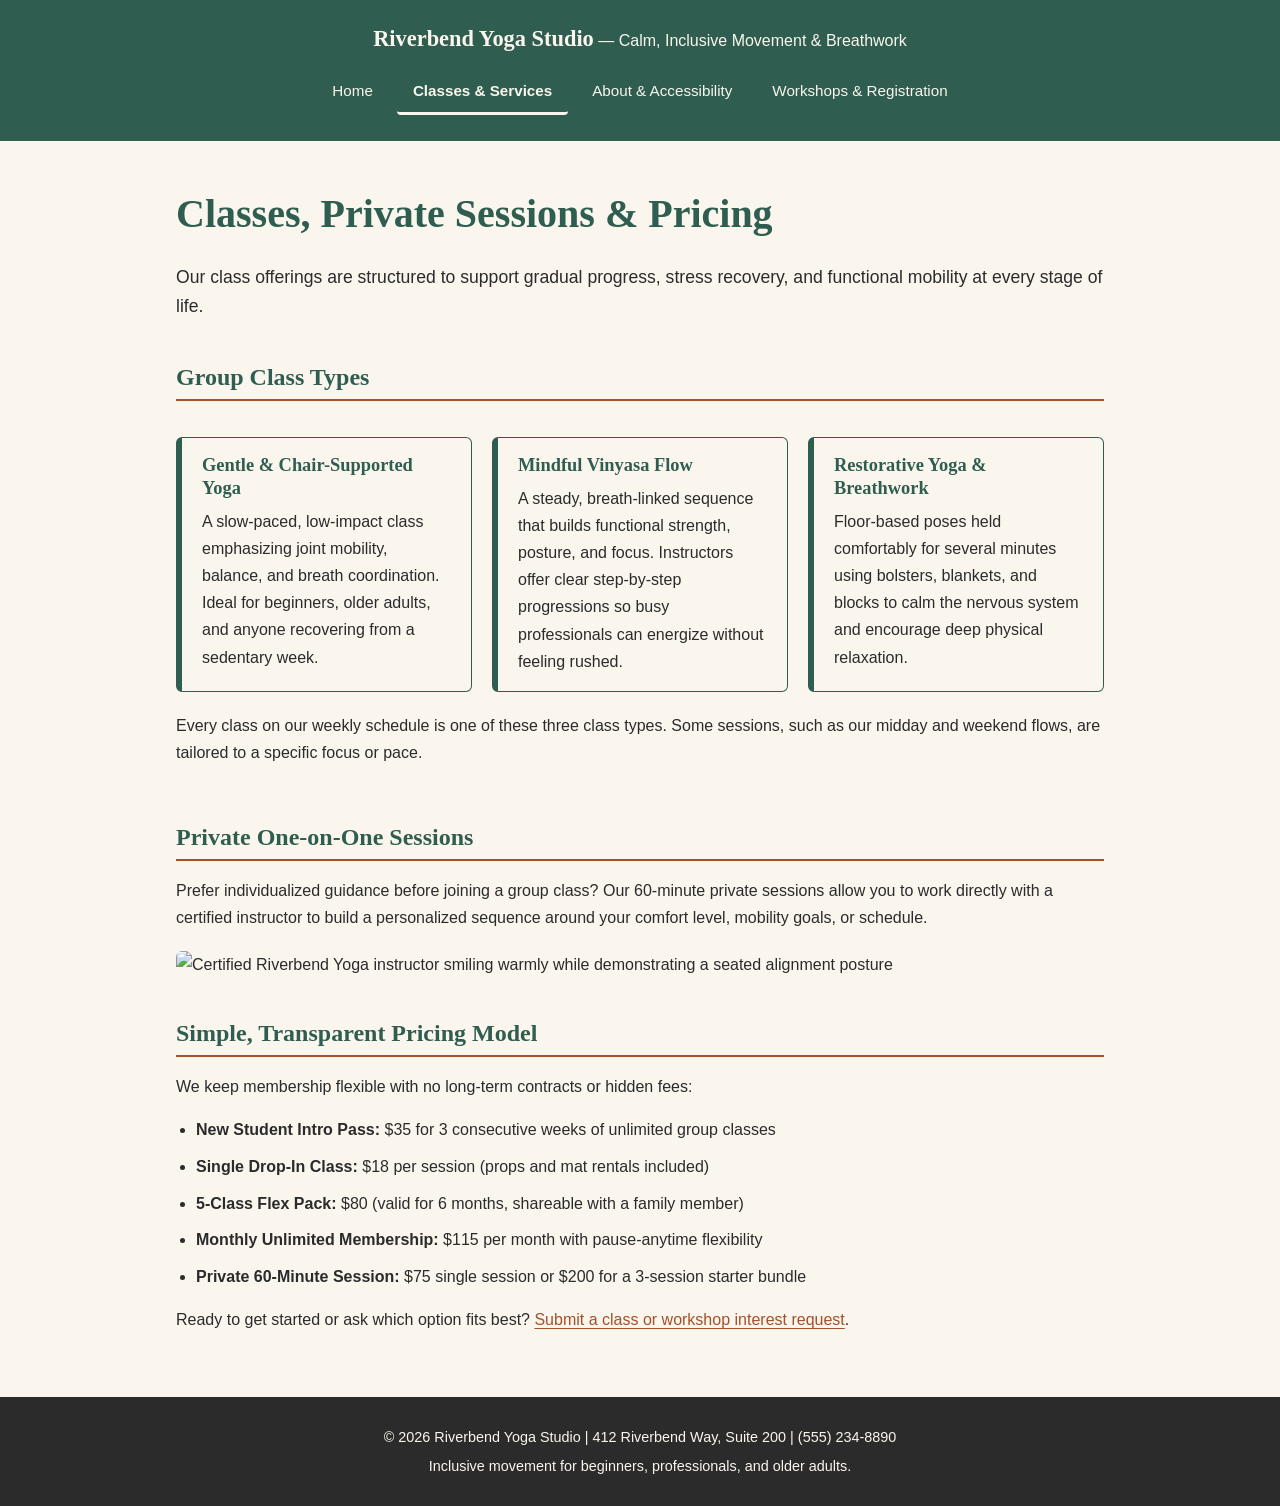
==== services.html @ a0e144e2 "Add files via upload" ====
<!DOCTYPE html>
<html lang="en">
<head>
  <meta charset="UTF-8">
  <meta name="viewport" content="width=device-width, initial-scale=1.0">
  <title>Classes &amp; Services | Riverbend Yoga Studio</title>
  <link rel="stylesheet" href="style.css">
</head>
<body>
  <header>
    <p><strong>Riverbend Yoga Studio</strong> — Calm, Inclusive Movement &amp; Breathwork</p>
    <nav aria-label="Primary Navigation">
      <ul>
        <li><a href="index.html">Home</a></li>
        <li><a href="services.html" aria-current="page">Classes &amp; Services</a></li>
        <li><a href="about.html">About &amp; Accessibility</a></li>
        <li><a href="events.html">Workshops &amp; Registration</a></li>
      </ul>
    </nav>
  </header>
  <main>
    <h1>Classes, Private Sessions &amp; Pricing</h1>
    <p>Our class offerings are structured to support gradual progress, stress recovery, and functional mobility at every stage of life.</p>
    <section>
      <h2>Group Class Types</h2>
      <article>
        <h3>Gentle &amp; Chair-Supported Yoga</h3>
        <p>A slow-paced, low-impact class emphasizing joint mobility, balance, and breath coordination. Ideal for beginners, older adults, and anyone recovering from a sedentary week.</p>
      </article>
      <article>
        <h3>Mindful Vinyasa Flow</h3>
        <p>A steady, breath-linked sequence that builds functional strength, posture, and focus. Instructors offer clear step-by-step progressions so busy professionals can energize without feeling rushed.</p>
      </article>
      <article>
        <h3>Restorative Yoga &amp; Breathwork</h3>
        <p>Floor-based poses held comfortably for several minutes using bolsters, blankets, and blocks to calm the nervous system and encourage deep physical relaxation.</p>
      </article>
      <p>Every class on our weekly schedule is one of these three class types. Some sessions, such as our midday and weekend flows, are tailored to a specific focus or pace.</p>
    </section>
    <section>
      <h2>Private One-on-One Sessions</h2>
      <p>Prefer individualized guidance before joining a group class? Our 60-minute private sessions allow you to work directly with a certified instructor to build a personalized sequence around your comfort level, mobility goals, or schedule.</p>
      <img src="yoga-instructor.jpg" alt="Certified Riverbend Yoga instructor smiling warmly while demonstrating a seated alignment posture">
    </section>
    <section>
      <h2>Simple, Transparent Pricing Model</h2>
      <p>We keep membership flexible with no long-term contracts or hidden fees:</p>
      <ul>
        <li><strong>New Student Intro Pass:</strong> $35 for 3 consecutive weeks of unlimited group classes</li>
        <li><strong>Single Drop-In Class:</strong> $18 per session (props and mat rentals included)</li>
        <li><strong>5-Class Flex Pack:</strong> $80 (valid for 6 months, shareable with a family member)</li>
        <li><strong>Monthly Unlimited Membership:</strong> $115 per month with pause-anytime flexibility</li>
        <li><strong>Private 60-Minute Session:</strong> $75 single session or $200 for a 3-session starter bundle</li>
      </ul>
      <p>Ready to get started or ask which option fits best? <a href="events.html">Submit a class or workshop interest request</a>.</p>
    </section>
  </main>
  <footer>
    <p>&copy; 2026 Riverbend Yoga Studio | 412 Riverbend Way, Suite 200 | (555) 234-8890</p>
    <p>Inclusive movement for beginners, professionals, and older adults.</p>
  </footer>
</body>
</html>
---- style.css ----
/* Riverbend Yoga Studio - shared stylesheet
   Palette (4 colors): sage #2F5D50, cream #FAF6EE, charcoal #2B2B2B, terracotta #A4502A
   Fonts (2): Georgia (headings), Verdana (body) */

:root {
  --sage: #2F5D50;
  --cream: #FAF6EE;
  --charcoal: #2B2B2B;
  --terracotta: #A4502A;
  --font-heading: Georgia, "Times New Roman", serif;
  --font-body: Verdana, Arial, sans-serif;
  --space: 1.5rem;
}

*,
*::before,
*::after {
  box-sizing: border-box;
}

body {
  margin: 0;
  background: var(--cream);
  color: var(--charcoal);
  font-family: var(--font-body);
  font-size: 1rem;
  line-height: 1.7;
}

/* ---------- Typography ---------- */
h1, h2, h3 {
  font-family: var(--font-heading);
  color: var(--sage);
  line-height: 1.25;
}

h1 {
  font-size: 2rem;
  margin: 0 0 var(--space);
}

h2 {
  font-size: 1.5rem;
  margin: 0 0 1rem;
  padding-bottom: 0.4rem;
  border-bottom: 2px solid var(--terracotta);
}

h3 {
  font-size: 1.15rem;
  margin: 1.25rem 0 0.5rem;
}

p {
  margin: 0 0 1rem;
}

a {
  color: var(--terracotta);
  text-underline-offset: 3px;
}

a:hover {
  color: var(--sage);
}

a:focus-visible,
button:focus-visible,
input:focus-visible,
select:focus-visible,
textarea:focus-visible,
audio:focus-visible,
video:focus-visible {
  outline: 3px solid var(--terracotta);
  outline-offset: 2px;
}

/* ---------- Header and navigation ---------- */
header {
  background: var(--sage);
  color: var(--cream);
  padding: 1rem var(--space) 0.75rem;
}

header > p {
  margin: 0 0 0.75rem;
  font-size: 1rem;
  text-align: center;
}

header > p strong {
  font-family: var(--font-heading);
  font-size: 1.4rem;
}

nav ul {
  display: flex;
  flex-wrap: wrap;
  justify-content: center;
  gap: 0.5rem;
  margin: 0;
  padding: 0;
  list-style: none;
}

nav a {
  display: block;
  padding: 0.5rem 1rem;
  border-radius: 4px;
  color: var(--cream);
  text-decoration: none;
  font-size: 0.95rem;
}

nav a:hover {
  background: var(--cream);
  color: var(--sage);
}

nav a[aria-current="page"] {
  border-bottom: 3px solid var(--cream);
  font-weight: bold;
}

nav a:focus-visible {
  outline-color: var(--cream);
}

/* ---------- Main layout ---------- */
main {
  max-width: 62rem;
  margin: 0 auto;
  padding: 2rem var(--space);
}

main > section {
  margin-top: 2.5rem;
}

main > p:first-of-type {
  font-size: 1.1rem;
}

ul {
  padding-left: 1.25rem;
}

li {
  margin-bottom: 0.6rem;
}

/* Cards for instructors and class types */
article {
  padding: 1rem 1.25rem;
  margin-bottom: 1rem;
  border: 1px solid var(--sage);
  border-left: 6px solid var(--sage);
  border-radius: 6px;
}

article h3 {
  margin-top: 0;
}

article p:last-child {
  margin-bottom: 0;
}

/* ---------- Media ---------- */
img,
picture img {
  display: block;
  max-width: 100%;
  height: auto;
  margin: 1.25rem 0;
  border-radius: 6px;
}

figure {
  margin: 1.25rem 0;
}

figure img {
  margin: 0 0 0.5rem;
}

figcaption {
  font-size: 0.9rem;
  font-style: italic;
}

audio {
  display: block;
  width: 100%;
  max-width: 28rem;
  margin: 0.5rem 0 1rem;
}

video {
  display: block;
  width: 100%;
  max-width: 40rem;
  height: auto;
  margin: 0.5rem 0 1rem;
  border-radius: 6px;
}

/* ---------- Form ---------- */
form {
  max-width: 40rem;
}

fieldset {
  margin: 0 0 var(--space);
  padding: 1rem 1.25rem 0.5rem;
  border: 2px solid var(--sage);
  border-radius: 6px;
}

legend {
  padding: 0 0.5rem;
  font-family: var(--font-heading);
  font-size: 1.15rem;
  font-weight: bold;
  color: var(--sage);
}

fieldset > div {
  margin-bottom: 1rem;
}

label {
  display: block;
  margin-bottom: 0.35rem;
  font-weight: bold;
  font-size: 0.95rem;
}

input,
select,
textarea {
  width: 100%;
  padding: 0.6rem 0.75rem;
  border: 2px solid var(--charcoal);
  border-radius: 4px;
  background: var(--cream);
  color: var(--charcoal);
  font-family: var(--font-body);
  font-size: 1rem;
}

textarea {
  resize: vertical;
}

input:invalid:not(:placeholder-shown) {
  border-color: var(--terracotta);
}

button {
  padding: 0.8rem 1.75rem;
  border: 2px solid var(--sage);
  border-radius: 4px;
  background: var(--sage);
  color: var(--cream);
  font-family: var(--font-body);
  font-size: 1rem;
  font-weight: bold;
  cursor: pointer;
}

button:hover {
  background: var(--cream);
  color: var(--sage);
}

/* ---------- Footer ---------- */
footer {
  padding: 1.5rem var(--space);
  background: var(--charcoal);
  color: var(--cream);
  font-size: 0.9rem;
  text-align: center;
}

footer p {
  margin: 0.25rem 0;
}

footer a {
  color: var(--cream);
}

footer a:hover {
  color: var(--cream);
  text-decoration: none;
}

/* ---------- Tablet and up (768px) ---------- */
@media (min-width: 768px) {
  h1 {
    font-size: 2.5rem;
  }

  header {
    padding: 1.25rem 2rem 1rem;
  }

  main {
    padding: 3rem 2rem;
  }

  /* Class types and instructors sit side by side when there is room */
  section:has(> article) {
    display: grid;
    grid-template-columns: repeat(auto-fit, minmax(16rem, 1fr));
    gap: 1.25rem;
  }

  section:has(> article) > h2,
  section:has(> article) > p {
    grid-column: 1 / -1;
  }

  article {
    margin-bottom: 0;
  }
}

/* ---------- Small phones (under 480px) ---------- */
@media (max-width: 479px) {
  nav ul {
    flex-direction: column;
    gap: 0.25rem;
  }

  nav a {
    text-align: center;
  }

  h1 {
    font-size: 1.7rem;
  }

  button {
    width: 100%;
  }
}

/* Print: hide navigation and media */
@media print {
  header,
  nav,
  audio,
  video {
    display: none;
  }

  body {
    background: none;
    color: #000;
  }
}
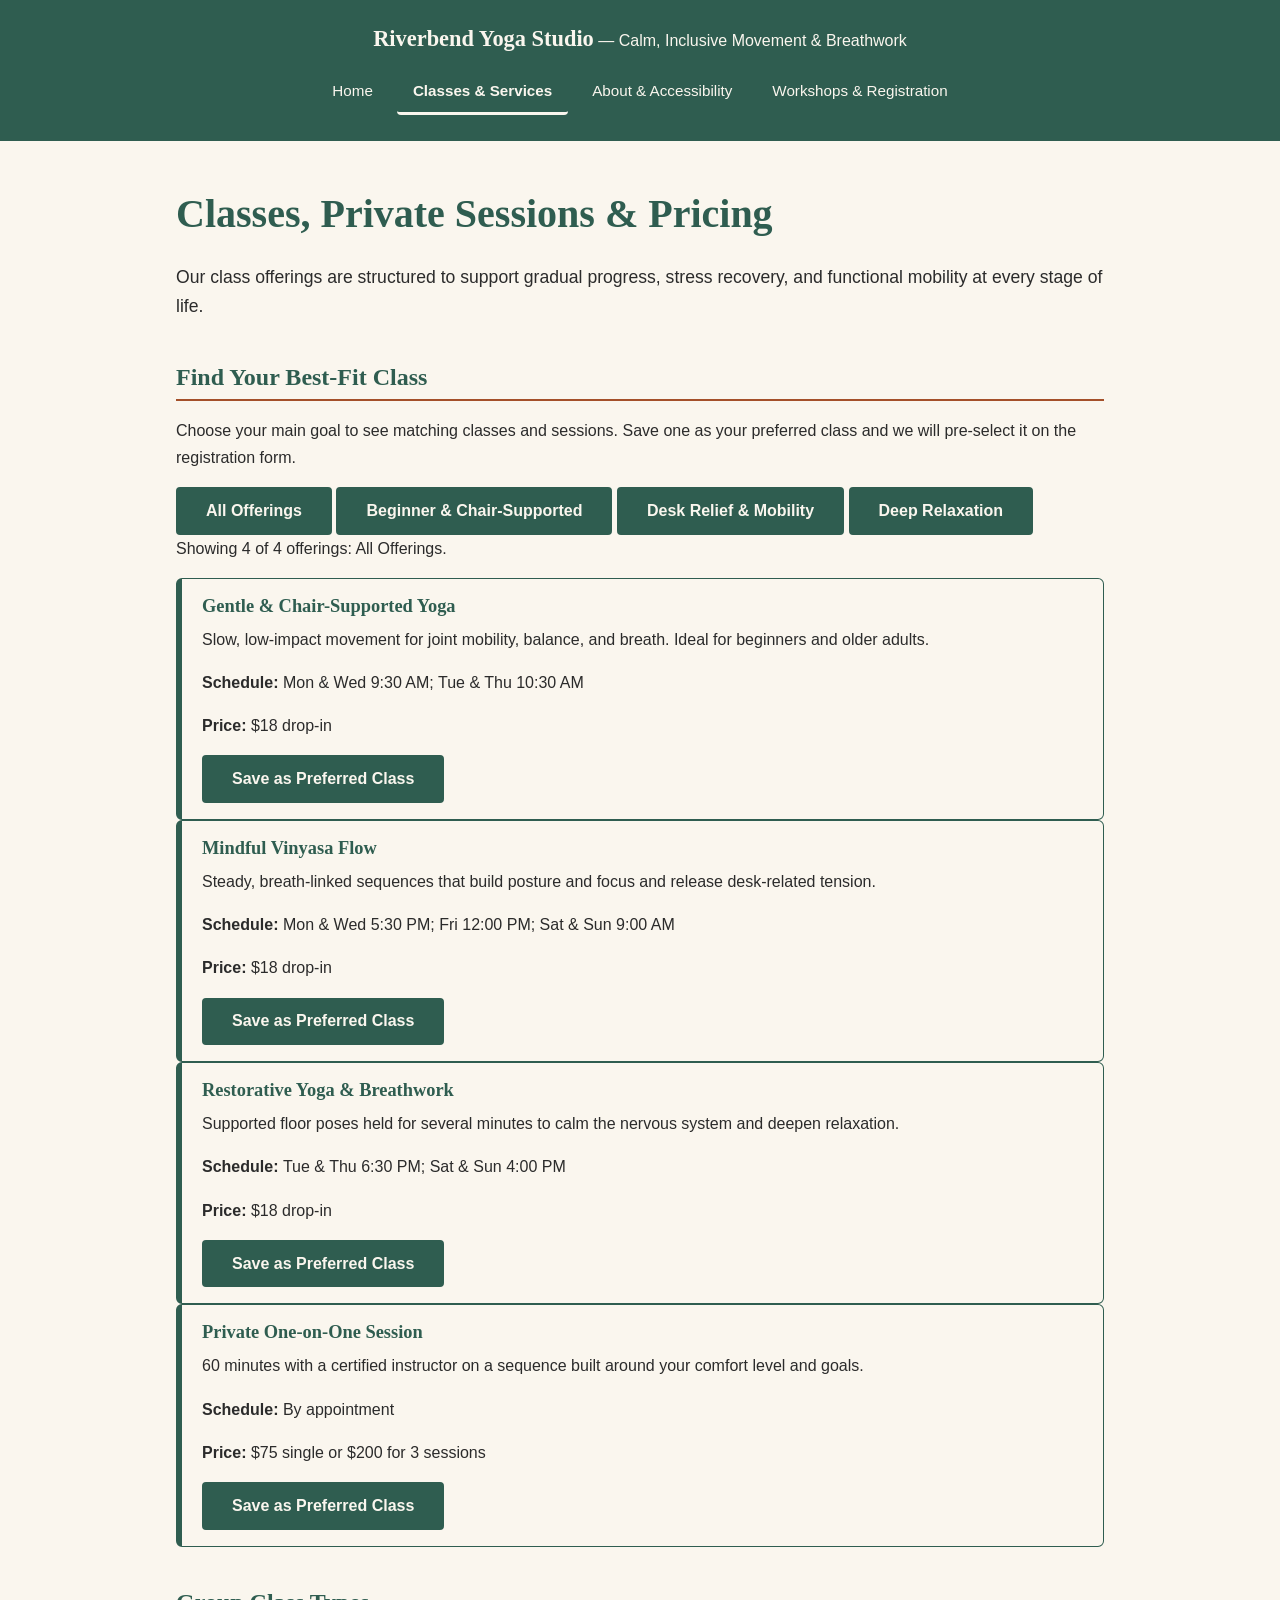
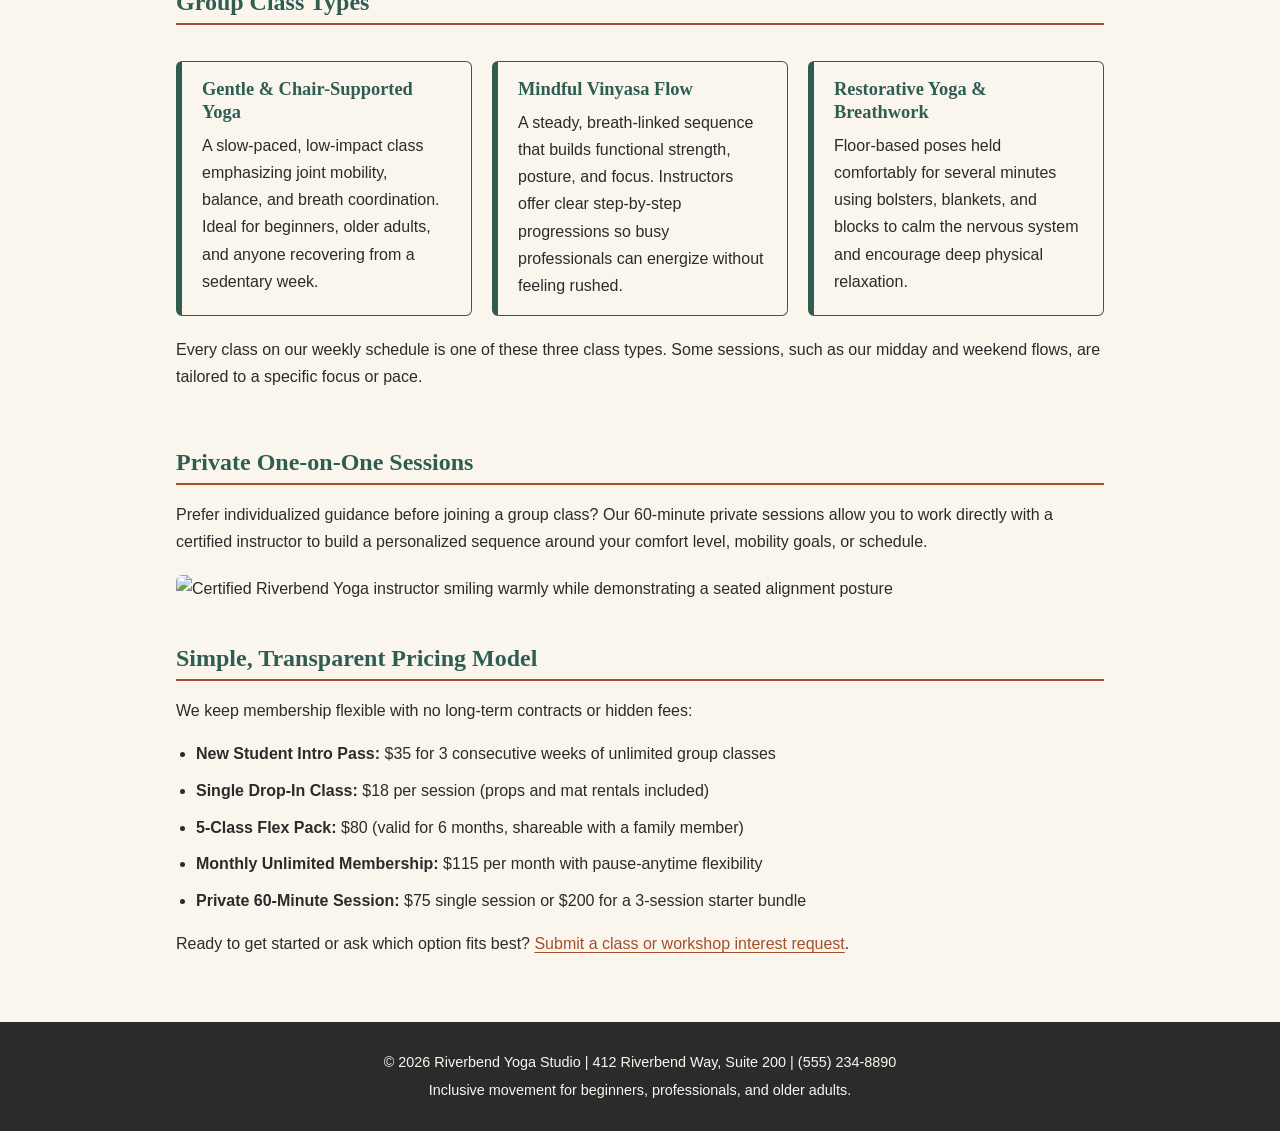
==== commit a0e63353: "Add files via upload" ====
--- a/services.html
+++ b/services.html
@@ -21,6 +21,20 @@
   <main>
     <h1>Classes, Private Sessions &amp; Pricing</h1>
     <p>Our class offerings are structured to support gradual progress, stress recovery, and functional mobility at every stage of life.</p>
+    <section id="class-finder" aria-labelledby="finder-heading">
+      <h2 id="finder-heading">Find Your Best-Fit Class</h2>
+      <p>Choose your main goal to see matching classes and sessions. Save one as your preferred class and we will pre-select it on the registration form.</p>
+      <div id="saved-class-banner" class="info-banner" role="status" aria-live="polite" hidden></div>
+      <div class="filter-buttons" role="group" aria-label="Filter classes by goal">
+        <button type="button" data-filter="all" aria-pressed="true">All Offerings</button>
+        <button type="button" data-filter="beginner" aria-pressed="false">Beginner &amp; Chair-Supported</button>
+        <button type="button" data-filter="desk" aria-pressed="false">Desk Relief &amp; Mobility</button>
+        <button type="button" data-filter="relax" aria-pressed="false">Deep Relaxation</button>
+      </div>
+      <p id="filter-status" class="filter-status" role="status" aria-live="polite"></p>
+      <div id="class-finder-results"></div>
+      <noscript><p>The class finder needs JavaScript. All of our classes are listed below.</p></noscript>
+    </section>
     <section>
       <h2>Group Class Types</h2>
       <article>
@@ -59,5 +73,6 @@
     <p>&copy; 2026 Riverbend Yoga Studio | 412 Riverbend Way, Suite 200 | (555) 234-8890</p>
     <p>Inclusive movement for beginners, professionals, and older adults.</p>
   </footer>
+  <script src="script.js"></script>
 </body>
 </html>
